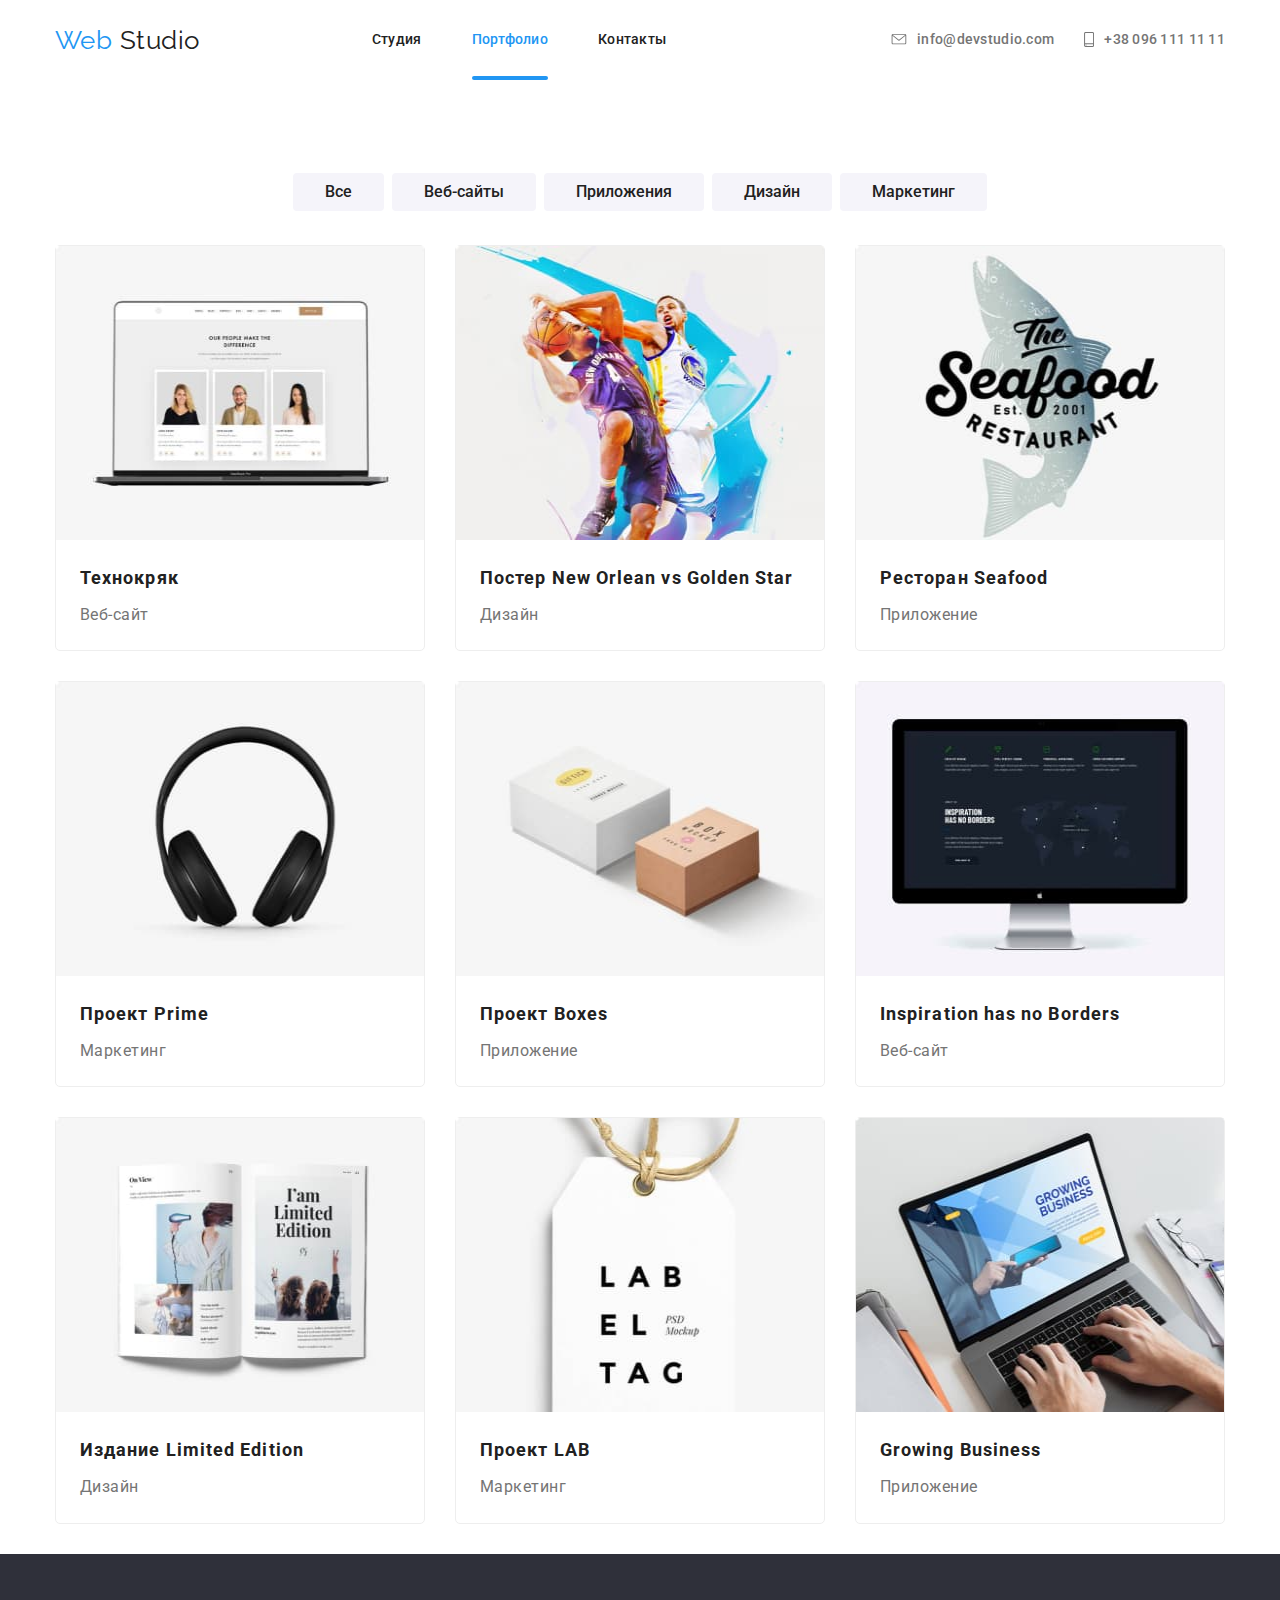
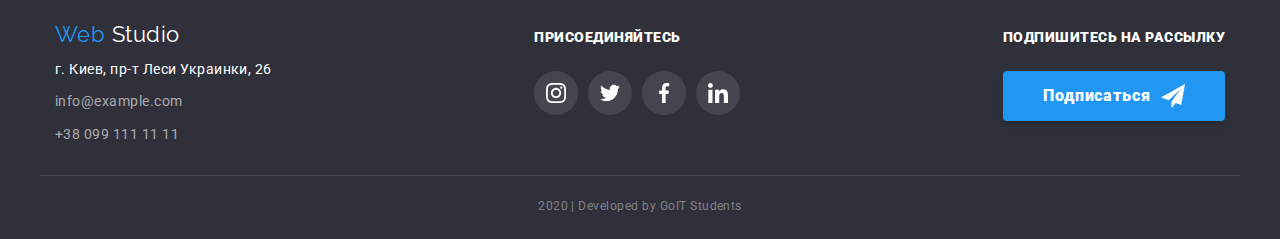
==== portfolio.html @ 799a3c29 "добавляет файлы с дз №5" ====
<!DOCTYPE html>
<html lang="ru">
  <head>
    <meta charset="UTF-8" />
    <meta name="viewport" content="width=device-width, initial-scale=1.0" />
    <title>Portfolio</title>
    <link
      href="https://fonts.googleapis.com/css2?family=Raleway:wght@700&family=Roboto:wght@400;500;700;900&display=swap"
      rel="stylesheet"
    />
    <link rel="stylesheet" href="./css/main.css" />
    <link rel="stylesheet" href="./css/portfolio.css" />
  </head>
  <body class="page">
    <header class="page-header">
      <!-- Site nav -->
      <div class="container main-nav">
        <div class="logo">
          <a href="./index.html" class="main-logo">
            <span class="logo">Web</span>
            <span class="logo-two">Studio</span></a
          >
        </div>
        <nav>
          <div class="site-nav">
            <ul class="site-nav list" title="nav">
              <li class="item">
                <a href="./index.html" class="link">Студия</a>
              </li>
              <li class="item">
                <a href="./portfolio.html" class="link current">Портфолио</a>
              </li>
              <li class="item"><a href="" class="link">Контакты</a></li>
            </ul>
          </div>
        </nav>

        <div class="contacts">
          <ul class="contact-nav list">
            <li class="item">
              <a href="mailto:info@devstudio.com" class="link">
                <svg class="nav-image" width="16" height="11">
                  <use href="./images/sprite.svg#envelope"></use>
                </svg>
                info@devstudio.com</a
              >
            </li>

            <li class="item">
              <a href="callto:+38 096 111 11 11" class="link"
                ><svg class="nav-image" width="10" height="15">
                  <use href="./images/sprite.svg#phone"></use></svg
                >+38 096 111 11 11</a
              >
            </li>
          </ul>
        </div>
      </div>
    </header>

    <main>
      <div class="container">
        <section class="main-section">
          <h1 class="visually-hidden">Портфолио</h1>
          <ul class="portfolio-list">
            <li class="unit">
              <button class="button-primary" type="button">Все</button>
            </li>
            <li class="unit">
              <button class="button-primary" type="button">Веб-сайты</button>
            </li>
            <li class="unit">
              <button class="button-primary" type="button">Приложения</button>
            </li>
            <li class="unit">
              <button class="button-primary" type="button">Дизайн</button>
            </li>
            <li class="unit">
              <button class="button-primary" type="button">Маркетинг</button>
            </li>
          </ul>

          <ul class="works-list">
            <li class="examples">
              <div class="description"><a href=""></a>
              <img
                src="./images/technokriak.jpg"
                alt="Технокряк"
                width="370"
                height="294"/>
              <p class="explanation">
              Технокряк это современная площадка распространения коронавируса.
              Компании используют эту платформу для цифрового шпионажа и атак на
              защищённые сервера конкурентов.
            </p></div>

              <div class="content">
                <h2 class="section-title">Технокряк</h2>
                <p class="text">Веб-сайт</p>      
              </div>
            </li>

            <li class="examples">
              <div class="description"><a href=""></a>
              <img
                src="./images/poster.jpg"
                alt="Постер"
                width="370"
                height="294"/>
              <p class="explanation">
              Технокряк это современная площадка распространения коронавируса.
              Компании используют эту платформу для цифрового шпионажа и атак на
              защищённые сервера конкурентов.
            </p></div>

              <div class="content">
                <h2 class="section-title">Постер New Orlean vs Golden Star</h2>
                <p class="text">Дизайн</p>
                </div>
            </li>

            <li class="examples">
              <div class="description"><a href=""></a>
              <img
                src="./images/seafood.jpg"
                alt="Ресторан"
                width="370"
                height="294"/>
              <p class="explanation">
              Технокряк это современная площадка распространения коронавируса.
              Компании используют эту платформу для цифрового шпионажа и атак на
              защищённые сервера конкурентов.
            </p></div>

              <div class="content">
                <h2 class="section-title">Ресторан Seafood</h2>
                <p class="text">Приложение</p>
                </div>
            </li>

            <li class="examples">
              <div class="description"><a href=""></a>
              <img
                src="./images/prime.jpg"
                alt="Прайм"
                width="370"
                height="294"/>
              <p class="explanation">
              Технокряк это современная площадка распространения коронавируса.
              Компании используют эту платформу для цифрового шпионажа и атак на
              защищённые сервера конкурентов.
            </p></div>

              <div class="content">
                <h2 class="section-title">Проект Prime</h2>
                <p class="text">Маркетинг</p>
                </div>
            </li>

            <li class="examples">
              <div class="description"><a href=""></a>
              <img
                src="./images/boxes.jpg"
                alt="Боксы"
                width="370"
                height="294"/>
              <p class="explanation">
              Технокряк это современная площадка распространения коронавируса.
              Компании используют эту платформу для цифрового шпионажа и атак на
              защищённые сервера конкурентов.
            </p></div>

              <div class="content">
                <h2 class="section-title">Проект Boxes</h2>
                <p class="text">Приложение</p>
                </div>
            </li>

            <li class="examples">
              <div class="description"><a href=""></a>
              <img
                src="./images/inspiration.jpg"
                alt="Веб-сайт"
                width="370"
                height="294"/>
              <p class="explanation">
              Технокряк это современная площадка распространения коронавируса.
              Компании используют эту платформу для цифрового шпионажа и атак на
              защищённые сервера конкурентов.
            </p></div>

              <div class="content">
                <h2 class="section-title">Inspiration has no Borders</h2>
                <p class="text">Веб-сайт</p>
              </div>
            </li>

            <li class="examples">
              <div class="description"><a href=""></a>
              <img
                src="./images/limited.jpg"
                alt="Лимитед"
                width="370"
                height="294"/>
              <p class="explanation">
              Технокряк это современная площадка распространения коронавируса.
              Компании используют эту платформу для цифрового шпионажа и атак на
              защищённые сервера конкурентов.
            </p></div>

              <div class="content">
                <h2 class="section-title">Издание Limited Edition</h2>
                <p class="text">Дизайн</p>
              </div>
            </li>

            <li class="examples">
              <div class="description"><a href=""></a>
              <img
                src="./images/lab.jpg"
                alt="Проект ЛАБ"
                width="370"
                height="294"/>
              <p class="explanation">
              Технокряк это современная площадка распространения коронавируса.
              Компании используют эту платформу для цифрового шпионажа и атак на
              защищённые сервера конкурентов.
            </p></div>

              <div class="content">
                <h2 class="section-title">Проект LAB</h2>
                <p class="text">Маркетинг</p>
              </div>
            </li>

            <li class="examples">
              <div class="description"><a href=""></a>
              <img
                src="./images/growing.jpg"
                alt="Приложение"
                width="370"
                height="294"/>
                <p class="explanation">
              Технокряк это современная площадка распространения коронавируса.
              Компании используют эту платформу для цифрового шпионажа и атак на
              защищённые сервера конкурентов.
            </p></div>
              <div class="content">
                <h2 class="section-title">Growing Business</h2>
                <p class="text">Приложение</p>
              </div>
            </li>
          </ul>
        </section>
      </div>
    </main>

    <footer class="page-footer">
      <div class="container main-footer">
        <div class="info">
          <a href="./index.html" class="footer-logo">
            <span class="footer-logo">Web</span>
            <span class="footer-logo-two">Studio</span></a
          >
          <address>
            <ul class="info-list">
              <li class="address">
                <a class="map" href="">г. Киев, пр-т Леси Украинки, 26</a>
              </li>
            </ul>
            <ul class="contact-list">
              <li class="contact"><a href="">info@example.com</a></li>
              <li class="contact"><a href="">+38 099 111 11 11</a></li>
            </ul>
          </address>
        </div>

        <div class="secondary-footer">
          <p class="footer-text"><b>Присоединяйтесь</b></p>
          <ul class="logos-list">
            <li class="logo-img">
              <a href="" aria-label="link to Instagram" class="logo-link"><svg class="logos" width="20px" height="20px">
                  <use href=./images/sprite.svg#insta1></use> 
                </svg></a>
            </li>

            <li class="logo-img">
              <a href="" aria-label="link to Twitter" class="logo-link"><svg class="logos" width="20px" height="20px">
                  <use href=./images/sprite.svg#twitter1></use> 
                </svg></a>
            </li>

            <li class="logo-img">
              <a href="" aria-label="link to Facebook" class="logo-link"><svg class="logos" width="20px" height="20px">
                  <use href=./images/sprite.svg#facebook1></use> 
                </svg></a>
            </li>

            <li class="logo-img">
              <a href="" aria-label="link to LinkedIn" class="logo-link"><svg class="logos" width="20px" height="20px">
                  <use href=./images/sprite.svg#Linkedin1></use> 
                </svg></a>
            </li>

          </ul>
        </div>

        <div>
          <p class="footer-text"><b>Подпишитесь на рассылку</b></p>
          <a href="" class="icon-send"> Подписаться <svg class="submit" width="24px" height="24px">
                  <use href=./images/sprite.svg#send></use> 
                </svg></a>
        </div>
      </div>
      <p class="copyright">2020 | Developed by GoIT Students</p>
    </footer>
  </body>
</html>
---- css/main.css ----
html {
  box-sizing: border-box;
}

*,
*::before,
*::after {
  box-sizing: inherit;
}

body {
  background-color: #ffffff;
  color: #212121;
  font-family: Roboto, sans-serif;
  letter-spacing: 0.03em;
  font-weight: 400;
  margin: 0;
}

.list,
.work-list,
.team-list,
.benefits,
.logo-list,
.clients-list,
.info-list,
.contact-list,
.logos-list,
.portfolio-list,
.works-list {
  padding: 0;
  margin: 0;
  list-style: none;
}

a {
  text-decoration-line: none;
}

img {
  display: block;
}

.visually-hidden {
  position: absolute;
  width: 1px;
  height: 1px;
  margin: -1px;
  border: 0px;
  padding: 0px;
  clip: rect(0 0 0 0);
  overflow: hidden;
}

.container {
  margin-left: auto;
  margin-right: auto;
  padding-left: 15px;
  padding-right: 15px;
  width: 1200px;
  /* outline: 2px solid tomato; */
}

/* Page Header */
.page-header {
  display: flex;
}

.main-nav {
  display: flex;
  align-items: center;
}

/* Logo */
.logo {
  color: var(--accent);
  font-family: Raleway, sans-serif;
  font-size: 26px;
  line-height: 1.19;
}

.logo-two {
  color: var(--primary-text-color);
  font-family: Raleway, sans-serif;
  font-size: 26px;
  line-height: 1.19;
}
.main-logo:focus .main-logo:hover {
  color: var(--accent);
}

/* Site nav */
.site-nav {
  display: flex;
  margin-left: 86px;
}

.site-nav .item {
  position: relative;
}

.site-nav .item + .item {
  margin-left: 50px;
}

.site-nav .link {
  display: block;
  padding-top: 32px;
  padding-bottom: 32px;

  color: var(--primary-text-color);
  font-weight: 500;
  font-size: 14px;
  line-height: 1.14;
  letter-spacing: 0.02em;

  transition: background-color 250ms cubic-bezier(0.4, 0, 0.2, 1);
}

.site-nav .current::after {
  content: '';
  display: block;
  width: 100%;
  height: 4px;
  background-color: var(--accent);
  position: absolute;
  left: 0;
  bottom: 0;
  border-radius: 2px;
  opacity: 1;
}

.site-nav .link:hover,
.site-nav .link:focus {
  color: var(--accent);
}

.contact-nav {
  display: flex;
}

.contacts {
  margin-left: auto;
}

.contacts .item {
  display: inline-flex;
  align-items: center;
}

.contacts .item:not(:last-child) {
  margin-right: 30px;
}

.contact-nav .link {
  display: flex;
  align-items: center;
  padding-top: 32px;
  padding-bottom: 32px;

  color: var(--secondary-text-color);
  font-weight: 500;
  font-size: 14px;
  line-height: 1.14;
  letter-spacing: 0.02em;

  transition: background-color 250ms cubic-bezier(0.4, 0, 0.2, 1);
}

.nav-image {
  margin-right: 10px;
  fill: currentColor;
}

.contact-nav .link:hover,
.contact-nav .link:focus {
  color: var(--accent);
  --color3: var(--accent);
}

.site-nav .link.current {
  color: var(--accent);
}

/* Section */
.section {
  padding-top: 94px;
  padding-bottom: 94px;
}
.section-no-padding {
  padding-top: 0;
  padding-bottom: 0;
}

/* Footer  */
footer {
  background-color: #2f303a;
}
/* Main footer */
.main-footer {
  display: flex;
  align-items: baseline;
  justify-content: space-between;
  width: 1200px;
  padding-top: 58px;
  padding-bottom: 28px;
  padding-left: 15px;
  padding-right: 15px;
  margin-left: auto;
  margin-right: auto;
  border-bottom: 1px solid rgba(255, 255, 255, 0.1);
}

.footer-logo {
  color: var(--accent);
  font-family: Raleway, sans-serif;
  font-size: 22px;
  line-height: 1.18;
}

.footer-logo-two {
  color: var(--white-text-color);
  font-family: Raleway, sans-serif;
  font-size: 22px;
  line-height: 1.18;
}

.info-list {
  display: inline-block;
}
.address {
  margin-top: 10px;
}

.info-list .address a {
  color: var(--white-text-color);
  font-style: normal;
  font-size: 14px;
  line-height: 1.7;
}

.contact a {
  color: rgba(255, 255, 255, 0.6);
  font-style: normal;
  font-size: 14px;
  line-height: 1.7;
}

.contact-list .contact:not(:last-child) {
  margin-top: 9px;
  margin-bottom: 9px;
}

/* Secondary footer */
.secondary-footer {
  align-items: baseline;
}

.secondary-footer .logos-list {
  display: inline-flex;
  justify-content: center;
  align-items: center;
}

.logos-list .logo-link {
  display: flex;
  justify-content: center;
  align-items: center;
  width: 44px;
  height: 44px;
  background: rgba(255, 255, 255, 0.1);
  border-radius: 50%;

  transition: background-color 250ms cubic-bezier(0.4, 0, 0.2, 1);
}

.logos-list .logo-link:hover,
.logos-list .logo-link:focus {
  background-color: var(--accent);
  border-radius: 50%;
}

.logos-list .logo-img:not(:last-child) {
  margin-right: 10px;
}

.footer-text {
  margin-bottom: 21px;
  color: var(--white-text-color);
  font-weight: 700;
  font-size: 14px;
  line-height: 1.7;
  text-transform: uppercase;
}

.copyright {
  padding-top: 18px;
  padding-bottom: 21px;
  margin: 0;

  color: rgba(255, 255, 255, 0.4);
  font-size: 12px;
  line-height: 2;
  text-align: center;
}

/* Button */
.icon-send {
  border-radius: 4px;
  padding: 10px 29px;
  display: flex;
  min-width: 200px;
  align-items: center;
  justify-content: center;

  background-color: var(--accent);
  color: var(--white-text-color);
  font-family: Roboto, sans-serif;
  font-weight: 900;
  font-size: 16px;
  line-height: 1.9;
  text-align: center;
  letter-spacing: 0.06em;
  box-shadow: 0px 4px 4px rgba(0, 0, 0, 0.15);
  cursor: pointer;
}
.submit {
  margin-left: 10px;
}
---- css/portfolio.css ----
:root {
  --primary-text-color: #212121;
  --secondary-text-color: #757575;
  --accent: #2196f3;
  --white-text-color: #ffffff;
  --button-background-color: #f5f4fa;
  --cubic: cubic-bezier(0.4, 0, 0.2, 1);
}

/* цвет основного текста #212121 */
/* вторичный цвет текста #757575 */
/* белый текст #FFFFFF */
/* футер адрес и телефон rgba(255, 255, 255, 0.6) */
/* копирайт rgba(255, 255, 255, 0.4) */
/* акцент #2196F3 */
/* body background #e5e5e5 */
/* header background rgba(0, 0, 0, 0.12) */

/* Section */
.portfolio-list {
  display: flex;
  margin-top: 93px;
  margin-bottom: 34px;
  justify-content: center;
}

.portfolio-list .unit:not(:last-child) {
  margin-right: 8px;
}

.works-list {
  display: flex;
  flex-wrap: wrap;
  padding: 0;
}

.works-list .examples:nth-child(3n) {
  margin-right: 0;
}

.works-list .examples {
  margin-right: 30px;
  margin-bottom: 30px;
  width: calc((100% - 60px) / 3);
  border: 1px solid #eeeeee;
  border-radius: 5px;
  transition: all 250ms var(--cubic);
}

.works-list .examples:hover,
.works-list .examples:focus {
  box-shadow: 1px 4px 6px rgba(0, 0, 0, 0.16), 0px 4px 4px rgba(0, 0, 0, 0.06),
    0px 1px 1px rgba(0, 0, 0, 0.12);
  cursor: pointer;
}

.description {
  position: relative;
  overflow: hidden;
}

.section-title {
  margin-top: 0;
  margin-bottom: 4px;
  color: var(--primary-text-color);
  font-weight: 700;
  font-size: 18px;
  line-height: 2;
  letter-spacing: 0.06em;
}
.text {
  margin: 0;
  color: var(--secondary-text-color);
  font-size: 16px;
  line-height: 1.9;
}

.explanation {
  position: absolute;
  bottom: 0;
  height: 100%;

  opacity: 0;
  margin: 0;
  padding: 63px 24px;

  color: var(--white-text-color);
  font-size: 16px;
  line-height: 1.9;
  display: flex;
  align-items: center;
  justify-content: center;

  transform: translateY(100%);
  transition: transform 250ms var(--cubic);
}

.examples:hover .explanation,
.examples:focus .explanation {
  opacity: 1;
  background: rgba(33, 150, 243, 0.9);
  transform: translateY(0);
}

.content {
  padding: 20px 24px;
}

/* Button */
.button-primary {
  padding: 6px 32px;
  color: var(--primary-text-color);
  background-color: var(--button-background-color);
  font-family: inherit;
  font-weight: 500;
  font-size: 16px;
  line-height: 1.6;
  text-align: center;
  border-radius: 4px;
  border: none;
  cursor: pointer;
  transition: bacground-color 250ms var(--cubic),
    border-color 250ms var(--cubic), box-shadow 250ms var(--cubic);
}

.button-primary:hover,
.button-primary:focus {
  background-color: var(--accent);
  color: var(--white-text-color);
  box-shadow: 0px 2px 2px rgba(0, 0, 0, 0.12), 0px 1px 2px rgba(0, 0, 0, 0.08),
    0px 3px 1px rgba(0, 0, 0, 0.1);
}
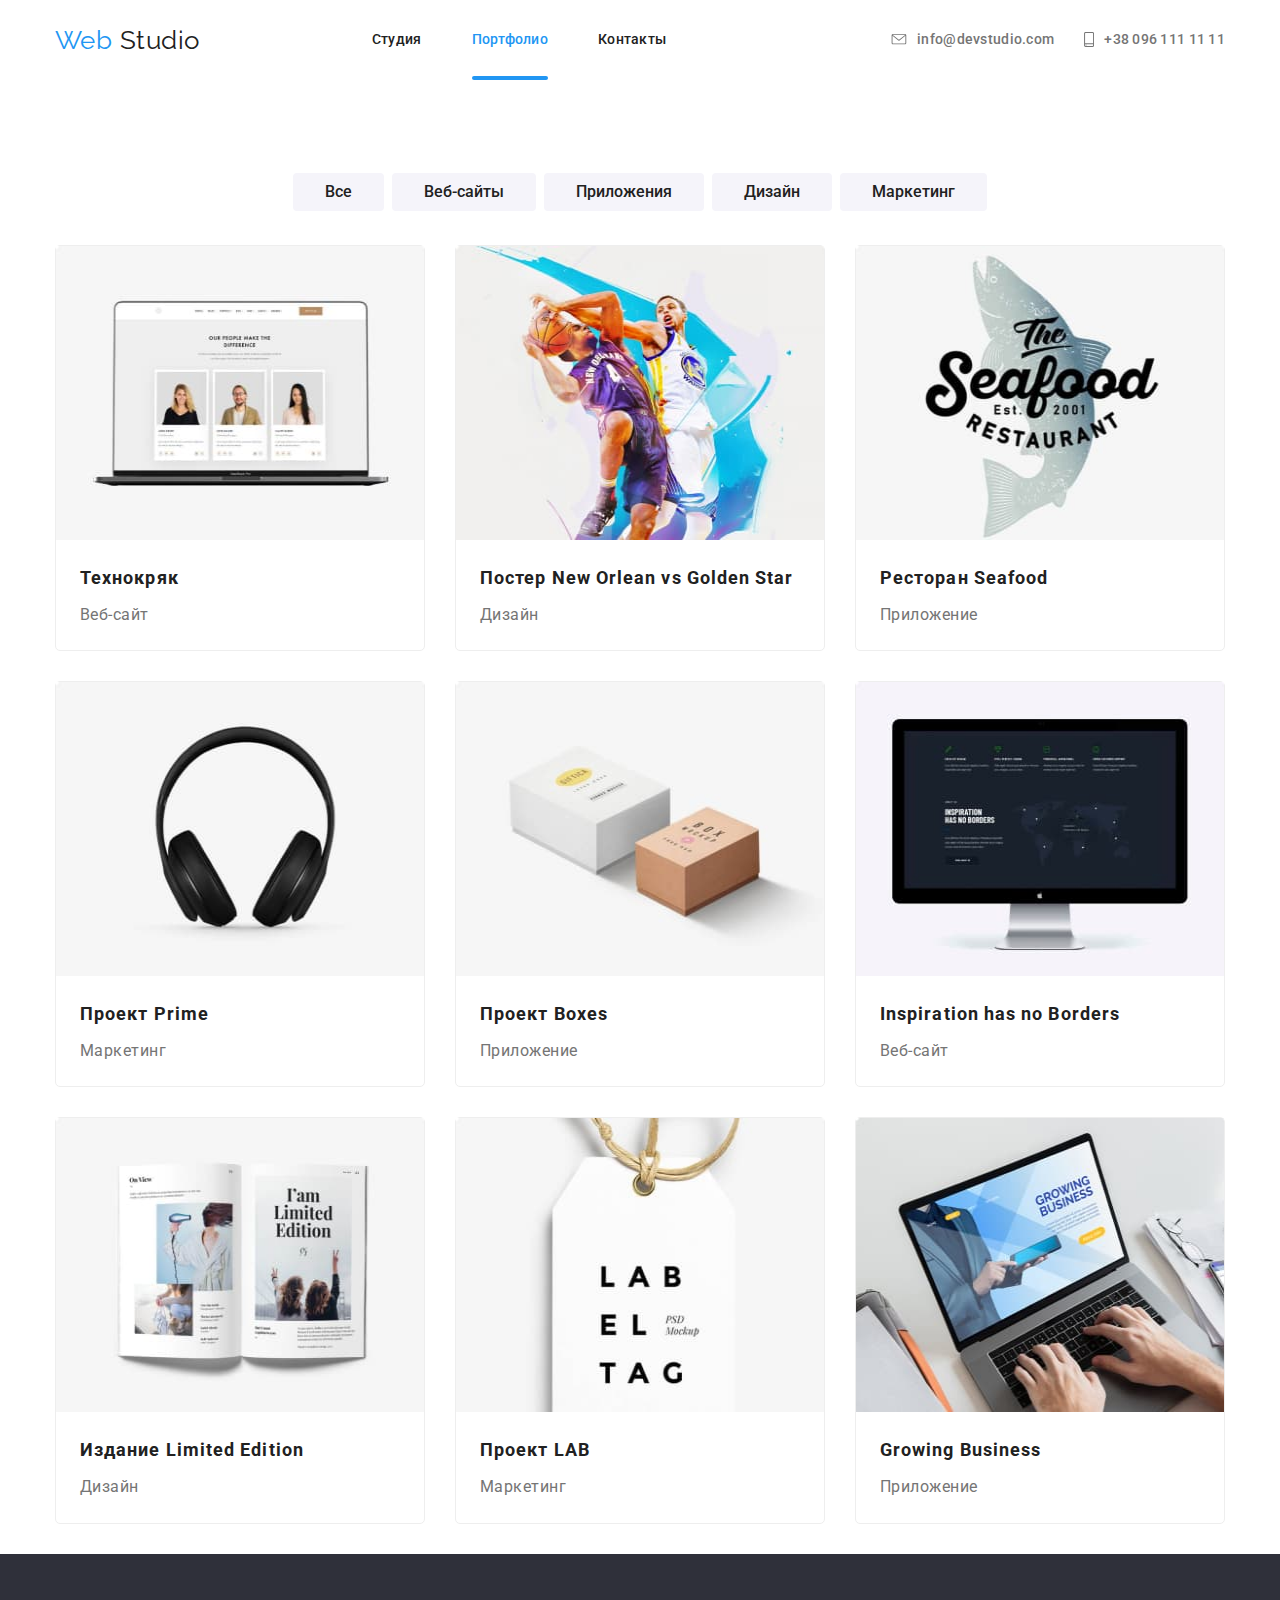
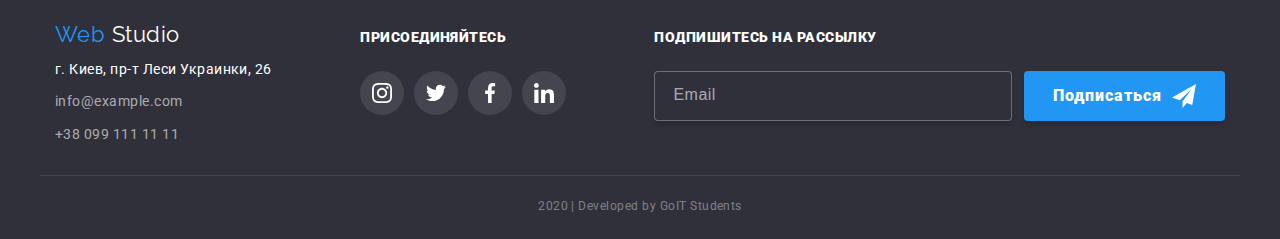
==== commit cbd34f37: "добавляет разметку и базовое оформления модалки" ====
--- a/portfolio.html
+++ b/portfolio.html
@@ -307,12 +307,18 @@
 
         <div>
           <p class="footer-text"><b>Подпишитесь на рассылку</b></p>
-          <a href="" class="icon-send"> Подписаться <svg class="submit" width="24px" height="24px">
+          <form class="form">
+            <input type="email" class="footer-form" name="email" placeholder="Email"/>
+
+            <button type="submit" class="icon-send">Подписаться<svg class="submit" width="24px" height="24px">
                   <use href=./images/sprite.svg#send></use> 
-                </svg></a>
+                </svg></button>
+          </form>
         </div>
       </div>
       <p class="copyright">2020 | Developed by GoIT Students</p>
     </footer>
+
+    <script src="./js/modal.js"></script>
   </body>
 </html>
--- a/css/main.css
+++ b/css/main.css
@@ -293,6 +293,29 @@
   text-transform: uppercase;
 }
 
+.form {
+  display: flex;
+}
+.footer-form {
+  margin-right: 12px;
+  width: 358px;
+  border: 1px solid rgba(255, 255, 255, 0.3);
+  box-shadow: 0px 4px 4px rgba(0, 0, 0, 0.15);
+  border-radius: 4px;
+  background: #2f303a;
+}
+
+.footer-form::placeholder {
+  padding: 15px 295px 15px 16px;
+  font-size: 16px;
+  line-height: 1.3;
+  display: flex;
+  align-items: center;
+  letter-spacing: 0.03em;
+
+  color: rgba(255, 255, 255, 0.6);
+}
+
 .copyright {
   padding-top: 18px;
   padding-bottom: 21px;
@@ -323,6 +346,7 @@
   letter-spacing: 0.06em;
   box-shadow: 0px 4px 4px rgba(0, 0, 0, 0.15);
   cursor: pointer;
+  border: transparent;
 }
 .submit {
   margin-left: 10px;
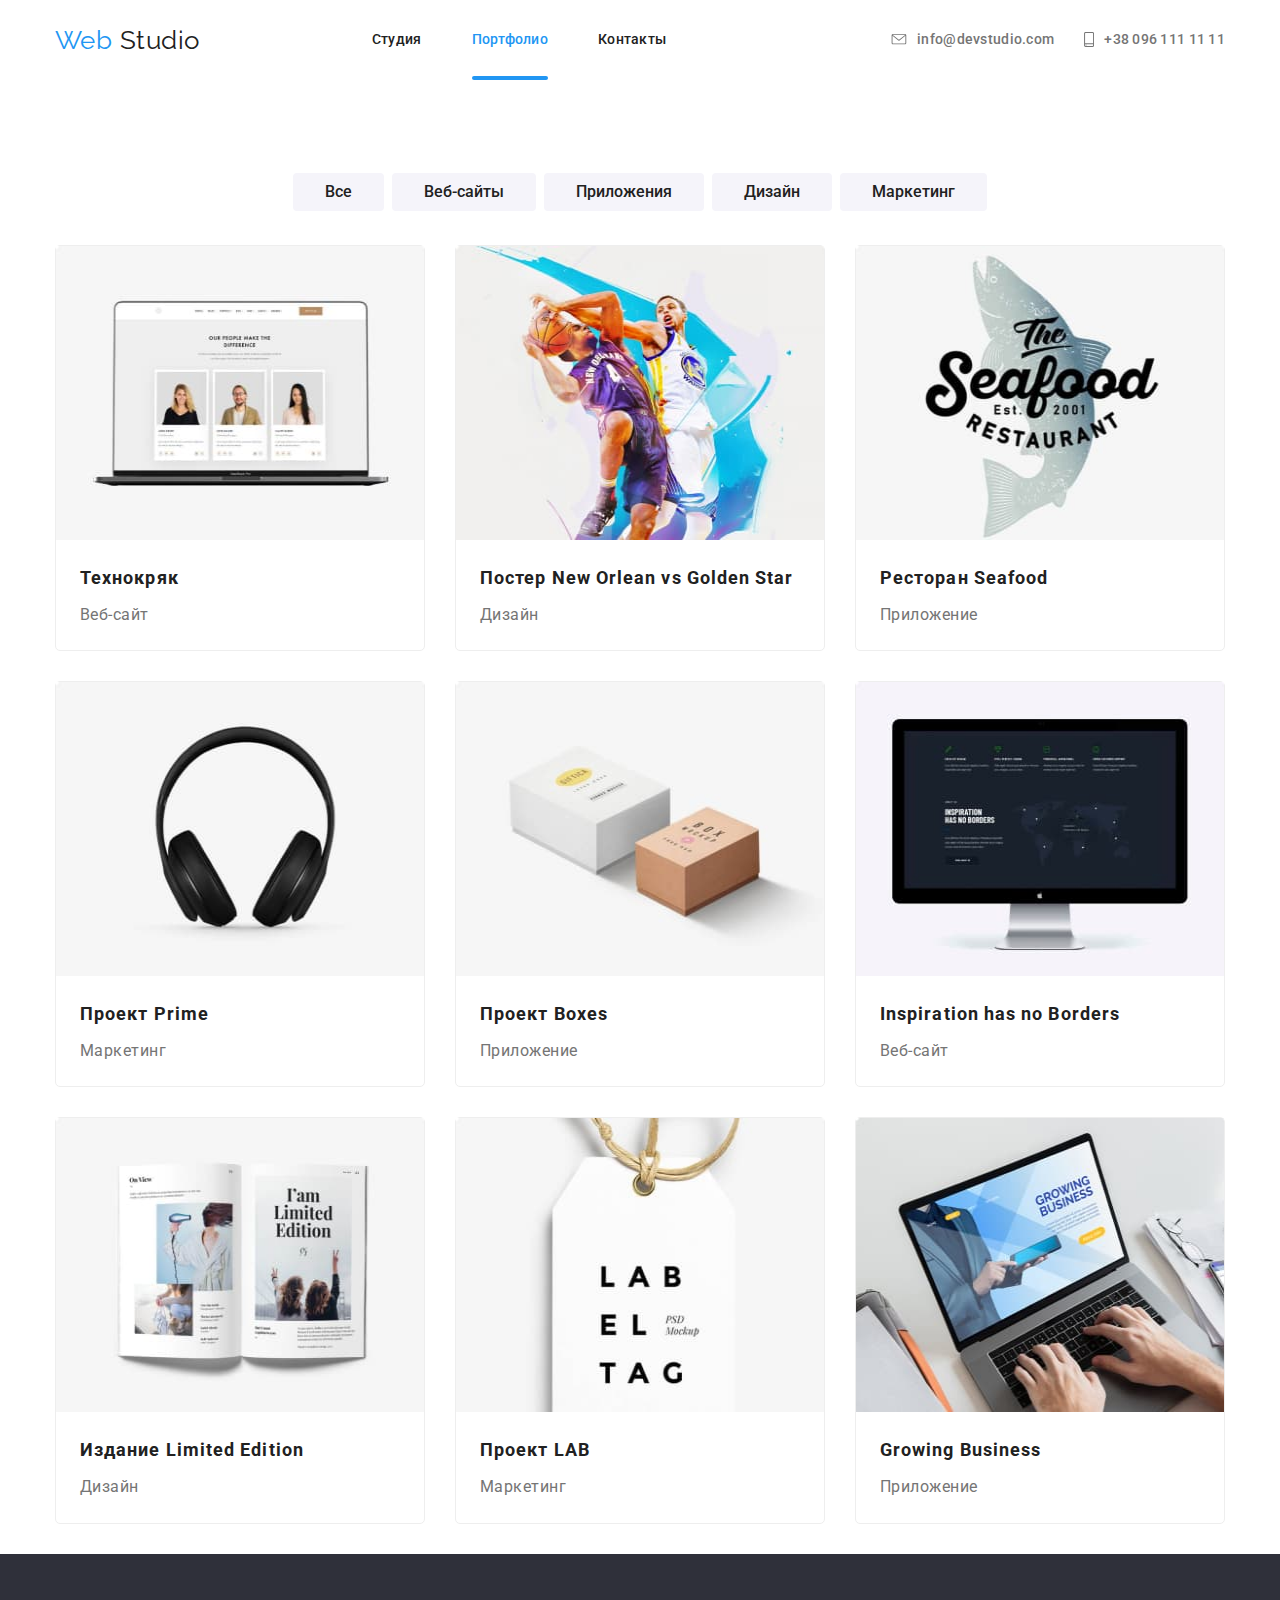
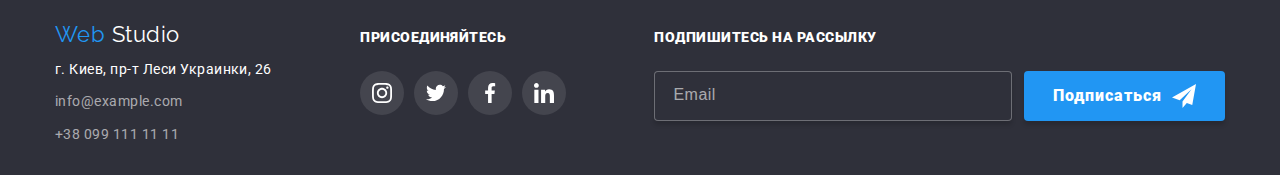
==== commit 4ce4014d: "добавляет финальные стили формы" ====
--- a/portfolio.html
+++ b/portfolio.html
@@ -316,7 +316,6 @@
           </form>
         </div>
       </div>
-      <p class="copyright">2020 | Developed by GoIT Students</p>
     </footer>
 
     <script src="./js/modal.js"></script>
--- a/css/main.css
+++ b/css/main.css
@@ -208,7 +208,6 @@
   padding-right: 15px;
   margin-left: auto;
   margin-right: auto;
-  border-bottom: 1px solid rgba(255, 255, 255, 0.1);
 }
 
 .footer-logo {
@@ -296,6 +295,7 @@
 .form {
   display: flex;
 }
+
 .footer-form {
   margin-right: 12px;
   width: 358px;
@@ -314,17 +314,6 @@
   letter-spacing: 0.03em;
 
   color: rgba(255, 255, 255, 0.6);
-}
-
-.copyright {
-  padding-top: 18px;
-  padding-bottom: 21px;
-  margin: 0;
-
-  color: rgba(255, 255, 255, 0.4);
-  font-size: 12px;
-  line-height: 2;
-  text-align: center;
 }
 
 /* Button */
